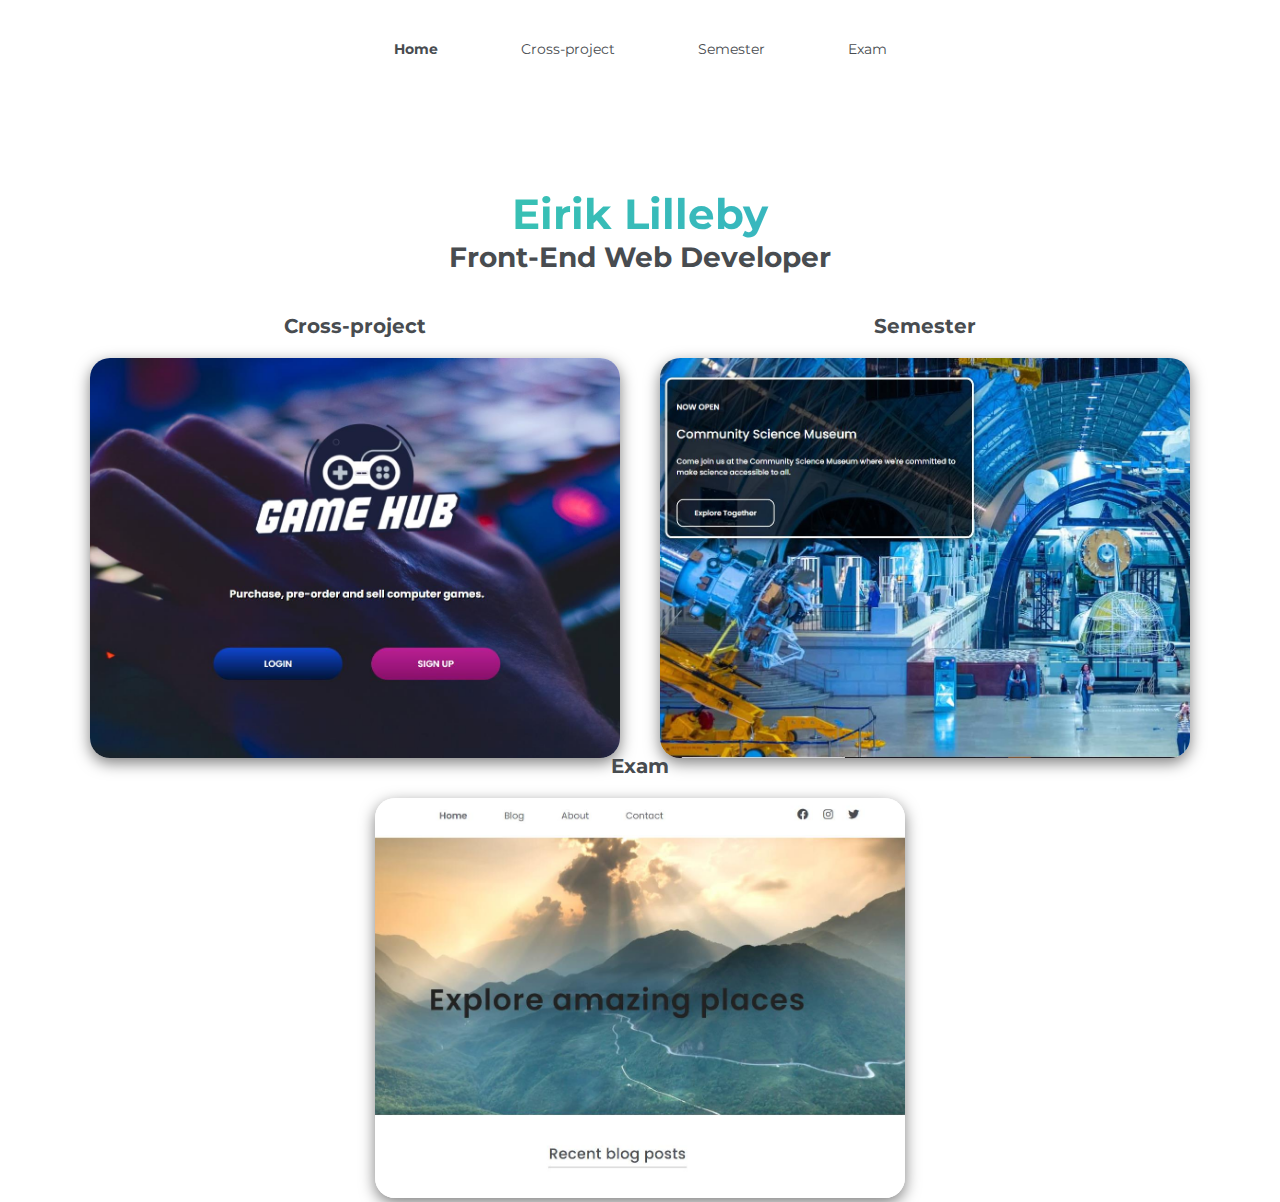
==== index.html @ 64780b9f "updated pages" ====
<!DOCTYPE html>
<html lang="en">
  <head>
    <meta charset="UTF-8" />
    <meta http-equiv="X-UA-Compatible" content="IE=edge" />
    <meta name="viewport" content="width=device-width, initial-scale=1.0" />
    <link rel="stylesheet" href="./styles/global.css" />
    <link rel="stylesheet" href="./styles/styles.css" />
    <link rel="preconnect" href="https://fonts.gstatic.com" />
    <link href="https://fonts.googleapis.com/css2?family=Montserrat:wght@400;500&display=swap" rel="stylesheet" />
    <meta name="description" content="Eirik is a front end web developer who specializes in html, css and js." />
    <title>Eirik | Web Developer</title>
  </head>
  <body>
    <header>
      <div class="nav-container">
        <nav>
          <ul>
            <li>
              <a class="target" href="index.html">Home</a>
              <a href="">Cross-project</a>
              <a href="">Semester</a>
              <a href="">Exam</a>
            </li>
          </ul>
        </nav>
      </div>
    </header>
    <h1>Eirik Lilleby</h1>
    <h2>Front-End Web Developer</h2>

    <section class="project">
      <div class="cross">
        <h3>Cross-project</h3>
        <a href="cross.html">
          <img src="./projects/crossproject.jpg" alt="" />
        </a>
      </div>

      <div class="cross">
        <h3>Semester</h3>
        <a href="semester.html">
          <img src="./projects/semester.jpg" alt="" />
        </a>
      </div>

      <div class="cross">
        <h3>Exam</h3>
        <a href="exam.html">
          <img src="./projects/exam.jpg" alt="" />
        </a>
      </div>
    </section>
  </body>
</html>
---- styles/global.css ----
* {
  margin: 0;
  padding: 0;
  box-sizing: border-box;
}

html {
  font-size: 62.5%;
}

body {
  font-family: "Montserrat", sans-serif;
}

a {
  text-decoration: none;
  list-style: none;
  color: var(--darkgray-text);
  font-size: 1.4rem;
}

li {
  list-style: none;
}

:root {
  --darkgray-text: #484c50;
}

h1 {
  font-size: 4.2rem;
  margin-top: 8rem;
  background: -webkit-linear-gradient(left, #38d39f, #38a4d3);
  -webkit-text-fill-color: transparent;
  background-clip: text;
  display: inline-block;
  display: flex;
  justify-content: center;
}

h2 {
  text-align: center;
  font-size: 2.8rem;
  color: var(--darkgray-text);
}

h3 {
  font-size: 2rem;
  text-align: center;
  margin: 2rem 0rem;
  color: var(--darkgray-text);
}

/* NAV */

header {
  min-height: 12vh;
}

.nav-container {
  display: flex;
  justify-content: space-around;
  align-items: center;
}

.nav-container a {
  display: inline-block;
  margin: 4rem;
}

.target {
  font-weight: bold;
}
---- styles/styles.css ----
/* PROJECTS */

.project {
  width: 90%;
  margin: auto;
  min-height: 60vh;
  display: flex;
  justify-content: center;
  align-items: center;
  flex-wrap: wrap;
}

.cross {
  width: 53rem;
  margin: 2rem;
  height: 40rem;
  border-radius: 2rem;
}

.cross img {
  height: 100%;
  width: 100%;
  object-fit: cover;
  border-radius: 2rem;
  box-shadow: 0 5px 15px rgba(0, 0, 0, 0.5);
  transition: all 0.3s ease-out;
  cursor: pointer;
}

.cross img:hover {
  transform: scale(1.1);
}
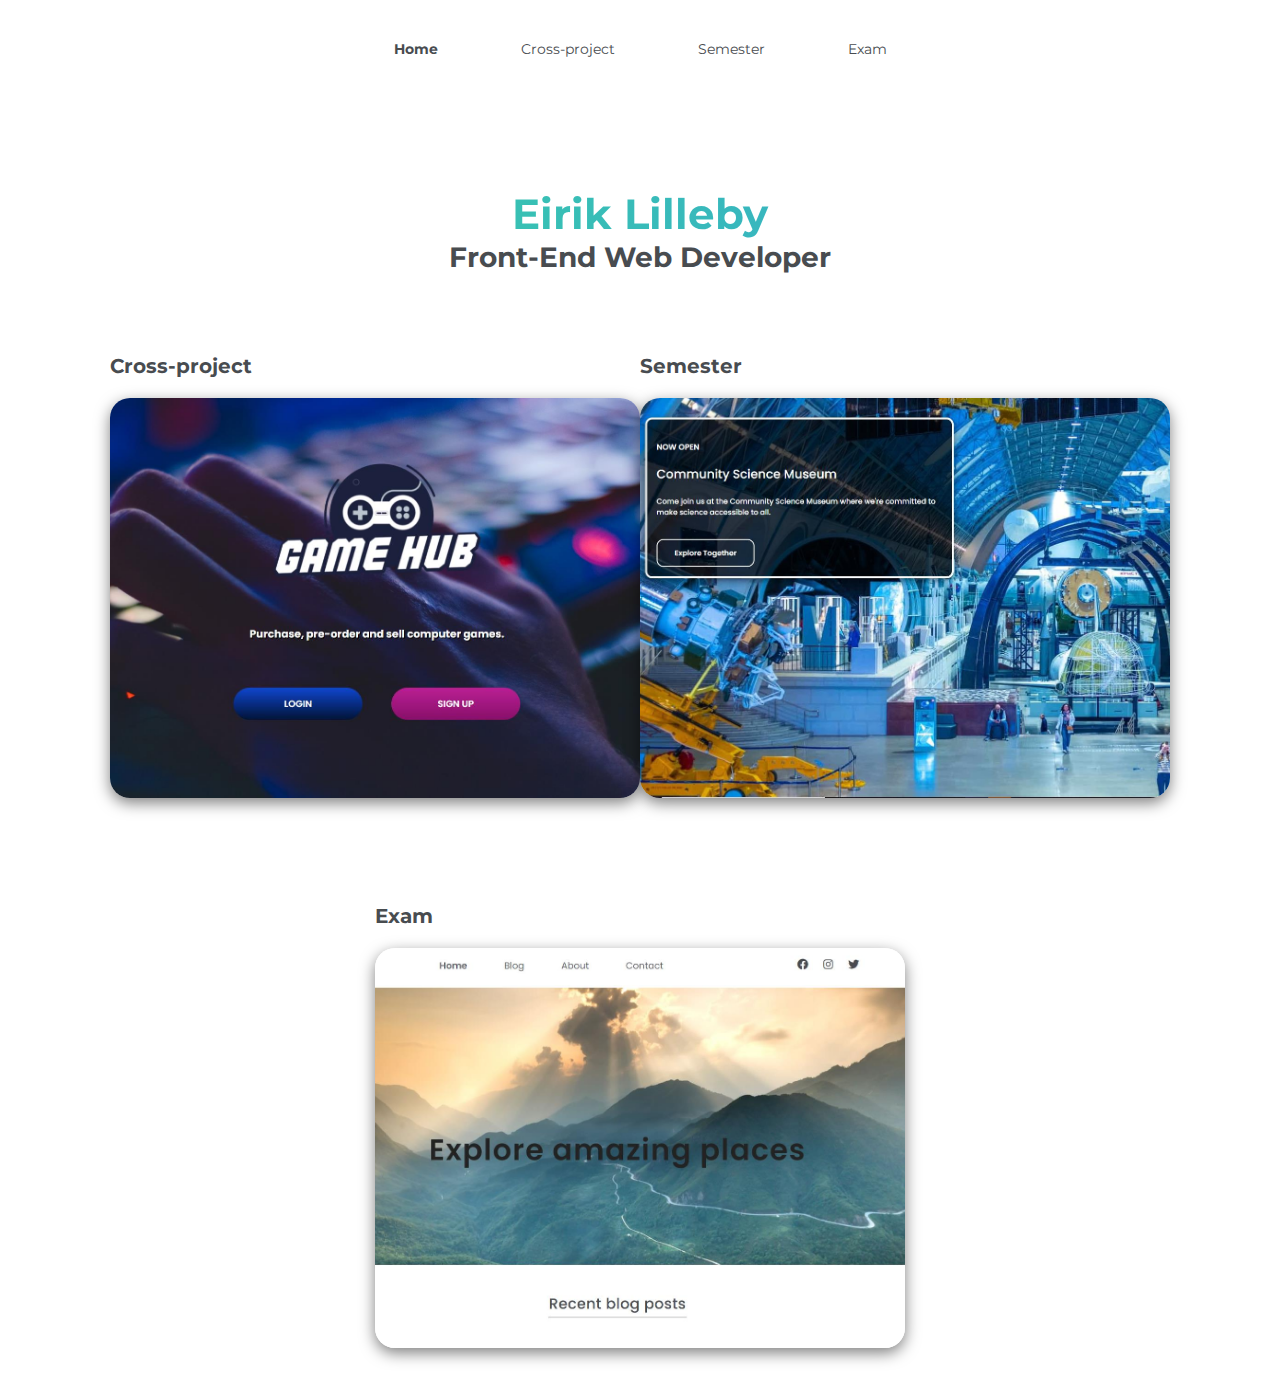
==== commit 06ea89a4: "added all content make responsive" ====
--- a/index.html
+++ b/index.html
@@ -18,9 +18,9 @@
           <ul>
             <li>
               <a class="target" href="index.html">Home</a>
-              <a href="">Cross-project</a>
-              <a href="">Semester</a>
-              <a href="">Exam</a>
+              <a href="cross.html">Cross-project</a>
+              <a href="semester.html">Semester</a>
+              <a href="exam.html">Exam</a>
             </li>
           </ul>
         </nav>
@@ -29,7 +29,7 @@
     <h1>Eirik Lilleby</h1>
     <h2>Front-End Web Developer</h2>
 
-    <section class="project">
+    <main class="project">
       <div class="cross">
         <h3>Cross-project</h3>
         <a href="cross.html">
@@ -50,6 +50,6 @@
           <img src="./projects/exam.jpg" alt="" />
         </a>
       </div>
-    </section>
+    </main>
   </body>
 </html>
--- a/styles/global.css
+++ b/styles/global.css
@@ -32,6 +32,7 @@
   margin-top: 8rem;
   background: -webkit-linear-gradient(left, #38d39f, #38a4d3);
   -webkit-text-fill-color: transparent;
+  -webkit-background-clip: text;
   background-clip: text;
   display: inline-block;
   display: flex;
@@ -71,3 +72,120 @@
 .target {
   font-weight: bold;
 }
+
+h3 {
+  text-align: left;
+  margin-top: 8rem;
+}
+
+p {
+  color: var(--darkgray-text);
+  line-height: 2rem;
+  font-size: 1.4rem;
+}
+
+/* Projects page */
+
+.wrapper {
+  max-width: 80rem;
+  display: flex;
+  flex-direction: column;
+  align-items: center;
+  justify-content: center;
+  margin: auto;
+}
+
+.container {
+  max-width: 80rem;
+  display: flex;
+  flex-direction: column;
+  margin: auto;
+}
+
+.text-container {
+  max-width: 80rem;
+}
+
+.img-container {
+  margin-top: 4rem;
+  max-width: 80rem;
+}
+
+.img-container img {
+  width: 100%;
+  height: 100%;
+  object-fit: cover;
+}
+
+hr {
+  margin-top: 4rem;
+}
+
+.btn-container {
+  margin-top: 4rem;
+  display: flex;
+  justify-content: center;
+  align-items: center;
+}
+
+.btn {
+  padding: 1.5rem 3rem;
+  background: cadetblue;
+  border-radius: 4rem;
+  border: none;
+  margin: 0rem 2rem;
+  color: var(--darkgray-text);
+  font-size: 1.2rem;
+  background: white;
+  font-weight: bold;
+  display: flex;
+  justify-content: center;
+  align-items: center;
+}
+.fa-github {
+  font-size: 2rem;
+  margin-left: 1rem;
+}
+
+.web {
+  border: 2px solid #41a6bd;
+  transition: ease 0.8s;
+  color: #41a6bd;
+}
+
+.git {
+  border: 2px solid #484c50;
+  transition: ease 0.8s;
+}
+
+.web:hover {
+  color: white;
+  background: #41a6bd;
+}
+
+.web:hover > .iconify {
+  color: white;
+}
+
+.git:hover {
+  color: white;
+  background: #484c50;
+}
+
+.iconify {
+  width: 2rem;
+  height: 2rem;
+  margin-left: 1rem;
+  color: #41a6bd;
+  transition: ease 0.8s;
+}
+
+.text {
+  margin-bottom: 2rem;
+}
+
+@media screen and (max-width: 575px) {
+  .nav-container a {
+    margin: 4rem 1rem;
+  }
+}
--- a/styles/styles.css
+++ b/styles/styles.css
@@ -5,14 +5,14 @@
   margin: auto;
   min-height: 60vh;
   display: flex;
-  justify-content: center;
+  justify-content: space-between;
   align-items: center;
   flex-wrap: wrap;
 }
 
 .cross {
   width: 53rem;
-  margin: 2rem;
+  margin: 0rem 0rem 15rem 0rem;
   height: 40rem;
   border-radius: 2rem;
 }
@@ -30,3 +30,12 @@
 .cross img:hover {
   transform: scale(1.1);
 }
+
+/* media quires */
+
+@media screen and (max-width: 1867px) {
+  .project {
+    min-height: 100vh;
+    justify-content: center;
+  }
+}
